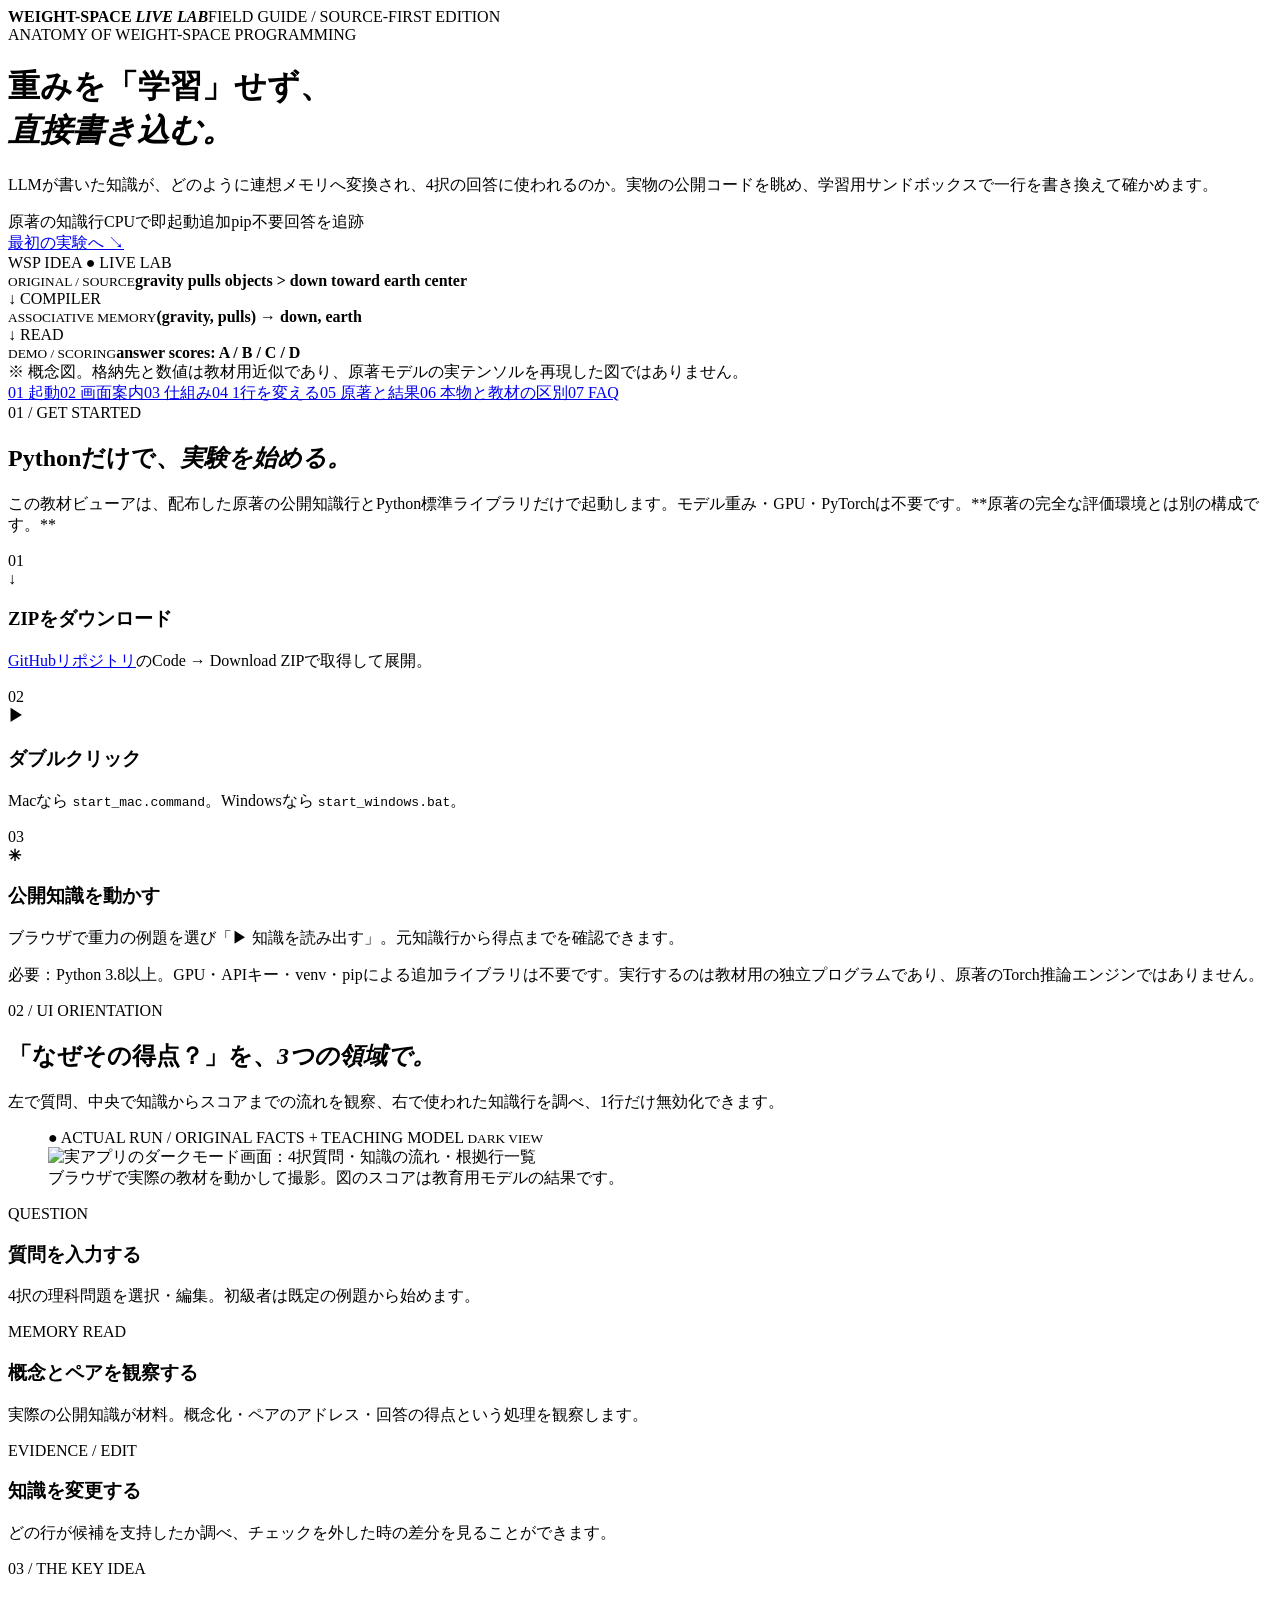
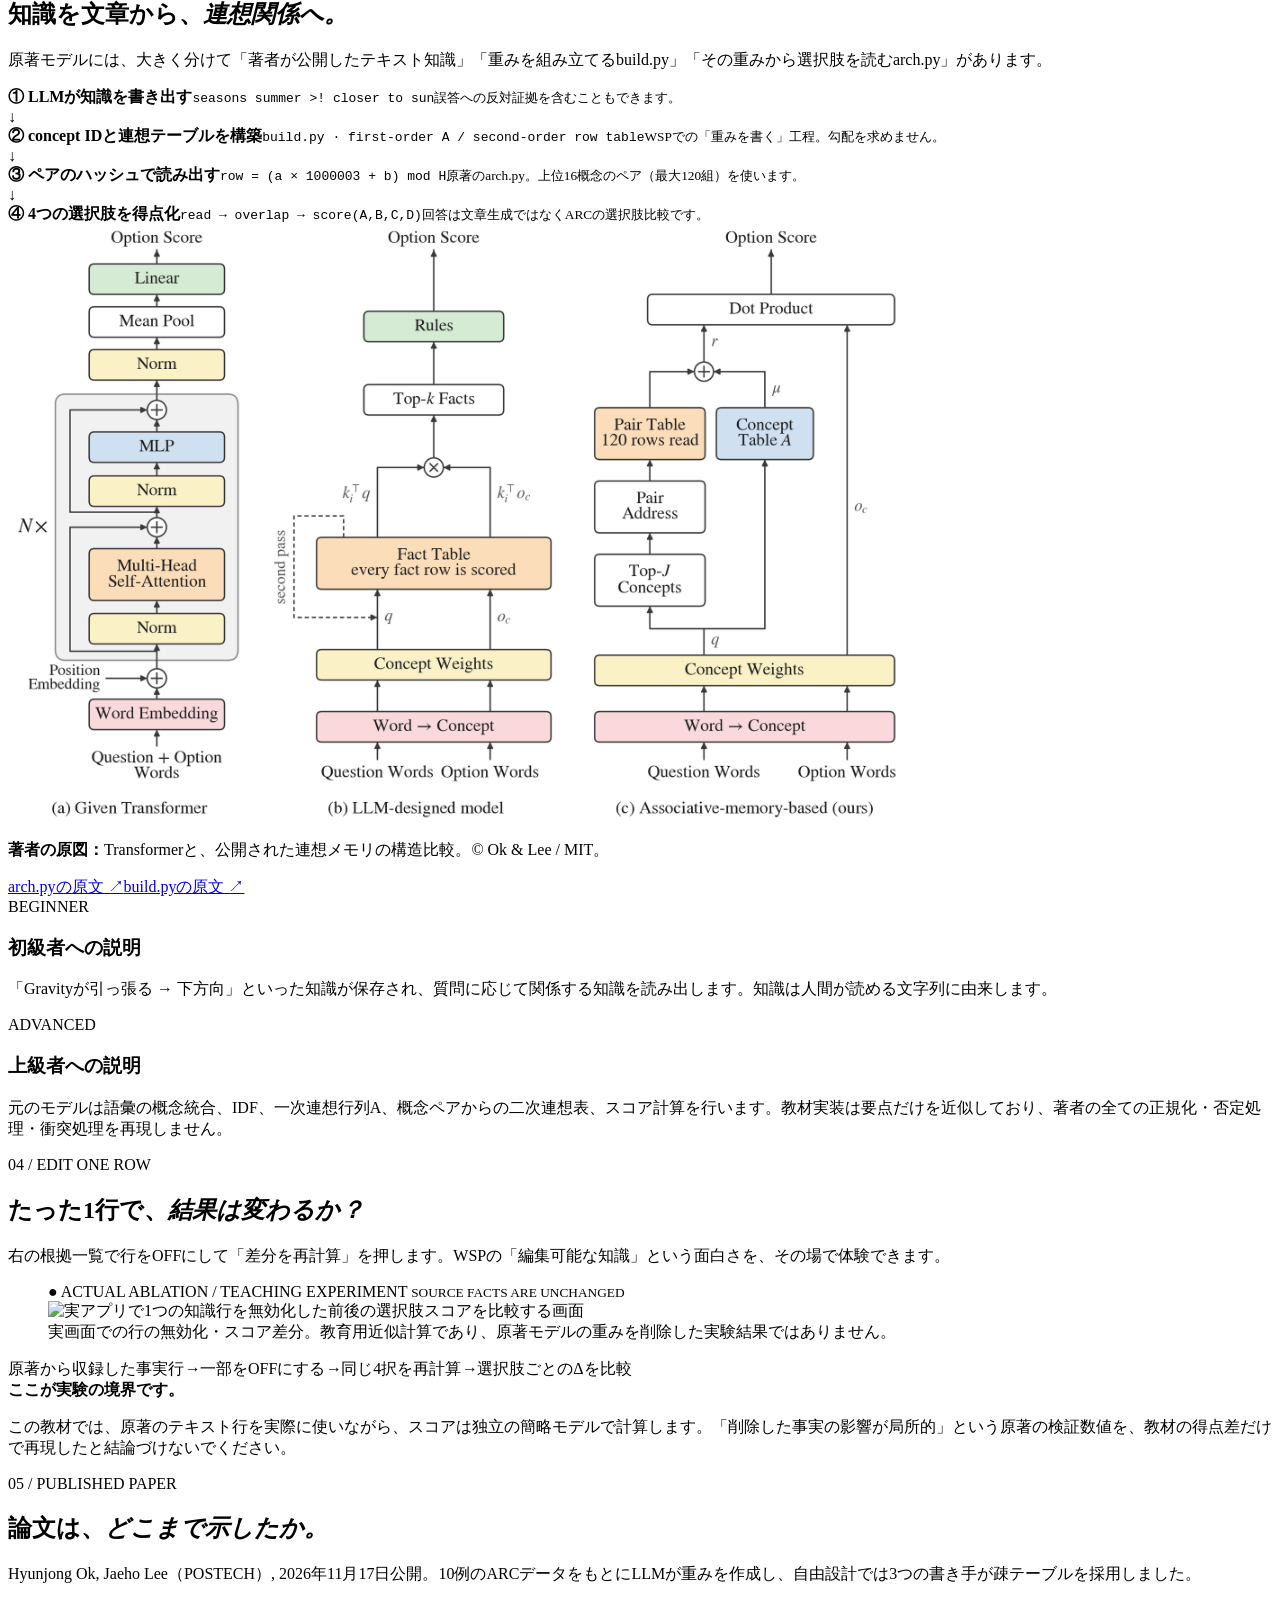
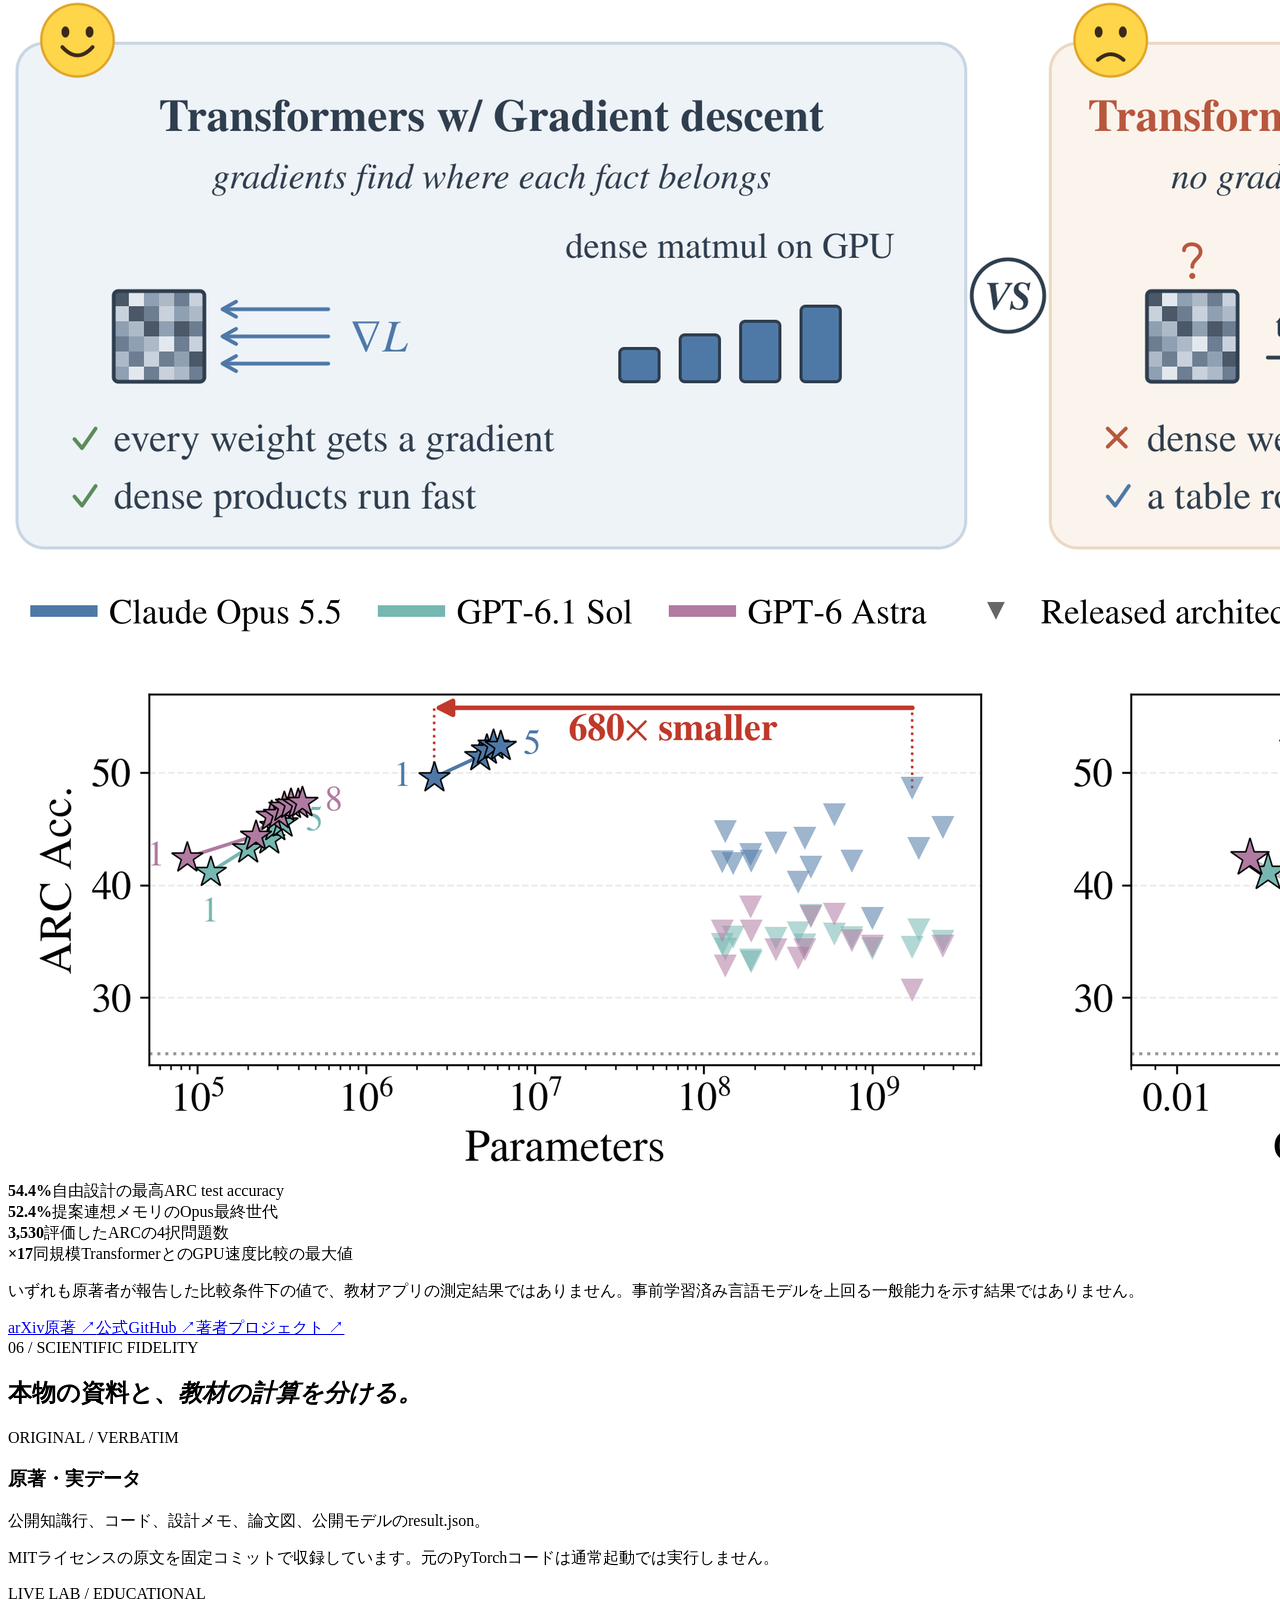
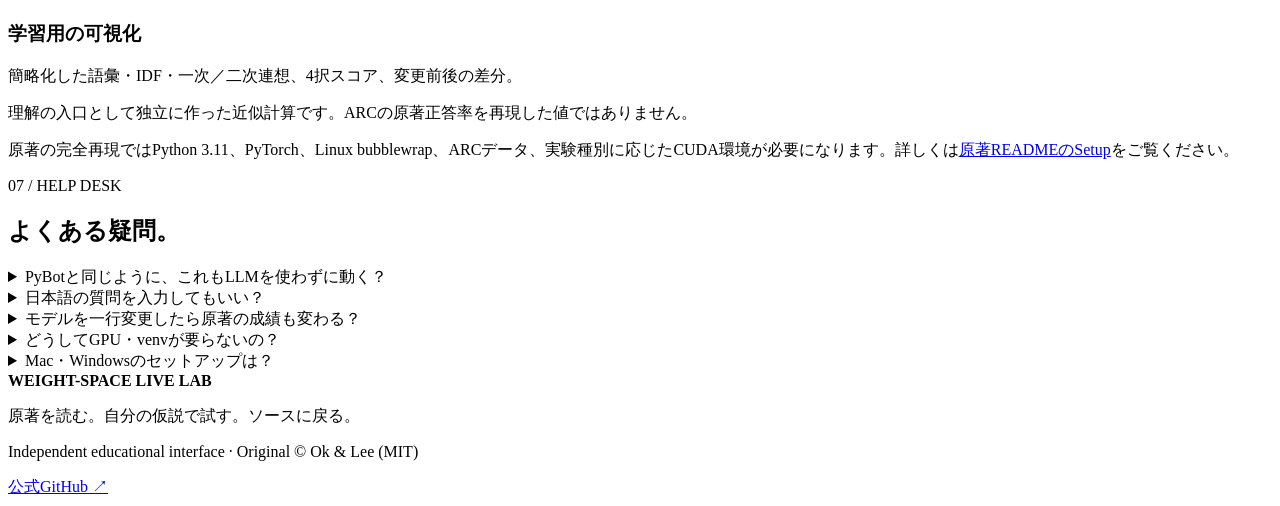
==== docs/MANUAL.source.html @ dc12e1ed "docs: write illustrated source-grounded Japanese WSP workshop guide with real screenshot slots" ====
<!doctype html>
<html lang="ja">
<head>
<meta charset="utf-8"><meta name="viewport" content="width=device-width,initial-scale=1">
<meta name="color-scheme" content="light">
<title>Weight-Space Live Lab | 図解フィールドガイド</title>
<!--EMBED_STYLES-->
</head>
<body>
<header class="mast">
 <div class="wrap">
  <div class="mast-top"><strong>WEIGHT-SPACE <em>LIVE LAB</em></strong><span>FIELD GUIDE / SOURCE-FIRST EDITION</span></div>
  <div class="hero-grid">
   <div><span class="eyebrow"><i></i> ANATOMY OF WEIGHT-SPACE PROGRAMMING</span>
    <h1>重みを「学習」せず、<br><em>直接書き込む。</em></h1>
    <p>LLMが書いた知識が、どのように連想メモリへ変換され、4択の回答に使われるのか。実物の公開コードを眺め、学習用サンドボックスで一行を書き換えて確かめます。</p>
    <div class="pills"><span>原著の知識行</span><span>CPUで即起動</span><span>追加pip不要</span><span>回答を追跡</span></div>
    <a class="primary" href="#setup">最初の実験へ <span>↘</span></a>
   </div>
   <div class="hero-schematic">
     <div class="schematic-head">WSP IDEA <span>● LIVE LAB</span></div>
     <div class="schematic-body">
       <div class="s-node"><small>ORIGINAL / SOURCE</small><strong>gravity pulls objects &gt; down toward earth center</strong></div>
       <div class="s-arrow">↓ <span>COMPILER</span></div>
       <div class="s-node next"><small>ASSOCIATIVE MEMORY</small><strong>(gravity, pulls) → down, earth</strong></div>
       <div class="s-arrow">↓ <span>READ</span></div>
       <div class="s-node final"><small>DEMO / SCORING</small><strong>answer scores: A / B / C / D</strong></div>
     </div>
     <div class="schematic-note">※ 概念図。格納先と数値は教材用近似であり、原著モデルの実テンソルを再現した図ではありません。</div>
   </div>
  </div>
 </div>
</header>
<nav class="contents"><div class="wrap">
 <a href="#setup">01 起動</a><a href="#overview">02 画面案内</a><a href="#mechanism">03 仕組み</a><a href="#experiment">04 1行を変える</a><a href="#paper">05 原著と結果</a><a href="#truth">06 本物と教材の区別</a><a href="#faq">07 FAQ</a>
</div></nav>
<main class="wrap">
<section id="setup" class="chapter">
 <span class="section-key">01 / GET STARTED</span><h2>Pythonだけで、<em>実験を始める。</em></h2>
 <p class="lead">この教材ビューアは、配布した原著の公開知識行とPython標準ライブラリだけで起動します。モデル重み・GPU・PyTorchは不要です。**原著の完全な評価環境とは別の構成です。**</p>
 <div class="steps">
   <div><span>01</span><div class="step-graphic"><b>↓</b></div><h3>ZIPをダウンロード</h3><p><a href="https://github.com/hirasunaryou/Demo-WeightSpaceProgrammingDoesn-tNeedTransformers">GitHubリポジトリ</a>のCode → Download ZIPで取得して展開。</p></div>
   <div><span>02</span><div class="step-graphic"><b>▶</b></div><h3>ダブルクリック</h3><p>Macなら <code>start_mac.command</code>。Windowsなら <code>start_windows.bat</code>。</p></div>
   <div><span>03</span><div class="step-graphic"><b>✳</b></div><h3>公開知識を動かす</h3><p>ブラウザで重力の例題を選び「▶ 知識を読み出す」。元知識行から得点までを確認できます。</p></div>
 </div>
 <p class="hint">必要：Python 3.8以上。GPU・APIキー・venv・pipによる追加ライブラリは不要です。実行するのは教材用の独立プログラムであり、原著のTorch推論エンジンではありません。</p>
</section>
<section id="overview" class="chapter">
 <span class="section-key">02 / UI ORIENTATION</span><h2>「なぜその得点？」を、<em>3つの領域で。</em></h2>
 <p class="lead">左で質問、中央で知識からスコアまでの流れを観察、右で使われた知識行を調べ、1行だけ無効化できます。</p>
 <figure class="screenshot"><div class="screenshot-head">● ACTUAL RUN / ORIGINAL FACTS + TEACHING MODEL <small>DARK VIEW</small></div><img src="images/overview.png" alt="実アプリのダークモード画面：4択質問・知識の流れ・根拠行一覧" width="1600"><figcaption>ブラウザで実際の教材を動かして撮影。図のスコアは教育用モデルの結果です。</figcaption></figure>
 <div class="columns3">
   <article><span>QUESTION</span><h3>質問を入力する</h3><p>4択の理科問題を選択・編集。初級者は既定の例題から始めます。</p></article>
   <article><span>MEMORY READ</span><h3>概念とペアを観察する</h3><p>実際の公開知識が材料。概念化・ペアのアドレス・回答の得点という処理を観察します。</p></article>
   <article><span>EVIDENCE / EDIT</span><h3>知識を変更する</h3><p>どの行が候補を支持したか調べ、チェックを外した時の差分を見ることができます。</p></article>
 </div>
</section>
<section id="mechanism" class="chapter">
 <span class="section-key">03 / THE KEY IDEA</span><h2>知識を文章から、<em>連想関係へ。</em></h2>
 <p class="lead">原著モデルには、大きく分けて「著者が公開したテキスト知識」「重みを組み立てるbuild.py」「その重みから選択肢を読むarch.py」があります。</p>
 <div class="mechanism-grid">
  <div class="mechanism-flow">
   <div><b>① LLMが知識を書き出す</b><code>seasons summer &gt;! closer to sun</code><small>誤答への反対証拠を含むこともできます。</small></div>
   <div class="flow-down">↓</div>
   <div><b>② concept IDと連想テーブルを構築</b><code>build.py · first-order A / second-order row table</code><small>WSPでの「重みを書く」工程。勾配を求めません。</small></div>
   <div class="flow-down">↓</div>
   <div><b>③ ペアのハッシュで読み出す</b><code>row = (a × 1000003 + b) mod H</code><small>原著のarch.py。上位16概念のペア（最大120組）を使います。</small></div>
   <div class="flow-down">↓</div>
   <div><b>④ 4つの選択肢を得点化</b><code>read → overlap → score(A,B,C,D)</code><small>回答は文章生成ではなくARCの選択肢比較です。</small></div>
  </div>
  <div class="mechanism-aside">
   <img src="../assets/original_architecture.png" alt="原著のTransformer・LLM設計モデル・連想メモリモデルの比較図" width="900">
   <p><strong>著者の原図：</strong>Transformerと、公開された連想メモリの構造比較。© Ok &amp; Lee / MIT。</p>
   <div class="source-links"><a href="https://github.com/effl-lab/Weight-Space-Programming/blob/c3324efa7e8aeec9ff7b7303094799b67a20793b/models/opus/mem_assoc2_g5-arc_blind_K0_r0/arch.py" target="_blank" rel="noopener">arch.pyの原文 ↗</a><a href="https://github.com/effl-lab/Weight-Space-Programming/blob/c3324efa7e8aeec9ff7b7303094799b67a20793b/models/opus/mem_assoc2_g5-arc_blind_K0_r0/build.py" target="_blank" rel="noopener">build.pyの原文 ↗</a></div>
  </div>
 </div>
 <div class="level-grid">
  <article><span>BEGINNER</span><h3>初級者への説明</h3><p>「Gravityが引っ張る → 下方向」といった知識が保存され、質問に応じて関係する知識を読み出します。知識は人間が読める文字列に由来します。</p></article>
  <article><span>ADVANCED</span><h3>上級者への説明</h3><p>元のモデルは語彙の概念統合、IDF、一次連想行列A、概念ペアからの二次連想表、スコア計算を行います。教材実装は要点だけを近似しており、著者の全ての正規化・否定処理・衝突処理を再現しません。</p></article>
 </div>
</section>
<section id="experiment" class="chapter">
 <span class="section-key">04 / EDIT ONE ROW</span><h2>たった1行で、<em>結果は変わるか？</em></h2>
 <p class="lead">右の根拠一覧で行をOFFにして「差分を再計算」を押します。WSPの「編集可能な知識」という面白さを、その場で体験できます。</p>
 <figure class="screenshot"><div class="screenshot-head">● ACTUAL ABLATION / TEACHING EXPERIMENT <small>SOURCE FACTS ARE UNCHANGED</small></div><img src="images/ablation.png" alt="実アプリで1つの知識行を無効化した前後の選択肢スコアを比較する画面" width="1600"><figcaption>実画面での行の無効化・スコア差分。教育用近似計算であり、原著モデルの重みを削除した実験結果ではありません。</figcaption></figure>
 <div class="sequence"><span>原著から収録した事実行</span><i>→</i><span>一部をOFFにする</span><i>→</i><span>同じ4択を再計算</span><i>→</i><span>選択肢ごとのΔを比較</span></div>
 <div class="warning"><strong>ここが実験の境界です。</strong><p>この教材では、原著のテキスト行を実際に使いながら、スコアは独立の簡略モデルで計算します。「削除した事実の影響が局所的」という原著の検証数値を、教材の得点差だけで再現したと結論づけないでください。</p></div>
</section>
<section id="paper" class="chapter">
 <span class="section-key">05 / PUBLISHED PAPER</span><h2>論文は、<em>どこまで示したか。</em></h2>
 <p class="lead">Hyunjong Ok, Jaeho Lee（POSTECH）, 2026年11月17日公開。10例のARCデータをもとにLLMが重みを作成し、自由設計では3つの書き手が疎テーブルを採用しました。</p>
 <img class="wide-figure" src="../assets/original_teaser.png" alt="著者原図：勾配更新とLLMによるweight-space programmingの比較、パラメータ規模と推論速度">
 <div class="paper-metrics"><div><strong>54.4%</strong><span>自由設計の最高ARC test accuracy</span></div><div><strong>52.4%</strong><span>提案連想メモリのOpus最終世代</span></div><div><strong>3,530</strong><span>評価したARCの4択問題数</span></div><div><strong>×17</strong><span>同規模TransformerとのGPU速度比較の最大値</span></div></div>
 <p class="smallprint">いずれも原著者が報告した比較条件下の値で、教材アプリの測定結果ではありません。事前学習済み言語モデルを上回る一般能力を示す結果ではありません。</p>
 <div class="paper-links"><a href="https://arxiv.org/abs/2611.22055" target="_blank" rel="noopener">arXiv原著 ↗</a><a href="https://github.com/effl-lab/Weight-Space-Programming" target="_blank" rel="noopener">公式GitHub ↗</a><a href="https://wsp-no-transformer.github.io" target="_blank" rel="noopener">著者プロジェクト ↗</a></div>
</section>
<section id="truth" class="chapter">
 <span class="section-key">06 / SCIENTIFIC FIDELITY</span><h2>本物の資料と、<em>教材の計算を分ける。</em></h2>
 <div class="compare">
 <div><span class="original-label">ORIGINAL / VERBATIM</span><h3>原著・実データ</h3><p>公開知識行、コード、設計メモ、論文図、公開モデルのresult.json。</p><p>MITライセンスの原文を固定コミットで収録しています。元のPyTorchコードは通常起動では実行しません。</p></div>
 <div><span class="demo-label">LIVE LAB / EDUCATIONAL</span><h3>学習用の可視化</h3><p>簡略化した語彙・IDF・一次／二次連想、4択スコア、変更前後の差分。</p><p>理解の入口として独立に作った近似計算です。ARCの原著正答率を再現した値ではありません。</p></div>
 </div>
 <p class="footnote">原著の完全再現ではPython 3.11、PyTorch、Linux bubblewrap、ARCデータ、実験種別に応じたCUDA環境が必要になります。詳しくは<a href="https://github.com/effl-lab/Weight-Space-Programming#setup" target="_blank" rel="noopener">原著READMEのSetup</a>をご覧ください。</p>
</section>
<section id="faq" class="chapter">
 <span class="section-key">07 / HELP DESK</span><h2>よくある疑問。</h2>
 <details><summary>PyBotと同じように、これもLLMを使わずに動く？</summary><p>学習用サンドボックスはPython標準ライブラリだけで動きます。しかし原著のWSPは、モデルを作る工程でLLMが知識や重みを書きます。完成後のモデルの読み出しは別の計算です。</p></details>
 <details><summary>日本語の質問を入力してもいい？</summary><p>原著の公開モデルはARC英語4択問題を中心に設計されました。教材の簡略化した語彙も英語が基本です。日本語の説明はUI側で提供しますが、正しい英訳を自動保証するものではありません。</p></details>
 <details><summary>モデルを一行変更したら原著の成績も変わる？</summary><p>いいえ。このアプリで変更するのは教育用のメモリだけです。原著モデルの実テンソルやARCベンチマークは変更・再評価していません。</p></details>
 <details><summary>どうしてGPU・venvが要らないの？</summary><p>通常起動では原著の大規模PyTorchモデルを実行せず、原著の一部テキスト知識を学習用の簡略化した数値処理で読み取ります。フロントエンドは素のHTML・CSS・JavaScriptです。</p></details>
 <details><summary>Mac・Windowsのセットアップは？</summary><p>ZIPを展開し、Macなら <code>start_mac.command</code>、Windowsなら <code>start_windows.bat</code>。Python 3.8以上があれば通常モードは動きます。</p></details>
</section>
</main>
<footer><div class="wrap"><div><strong>WEIGHT-SPACE LIVE LAB</strong><p>原著を読む。自分の仮説で試す。ソースに戻る。</p></div><div><p>Independent educational interface · Original © Ok &amp; Lee (MIT)</p><a href="https://github.com/effl-lab/Weight-Space-Programming" target="_blank" rel="noopener">公式GitHub ↗</a></div></div></footer>
</body></html>
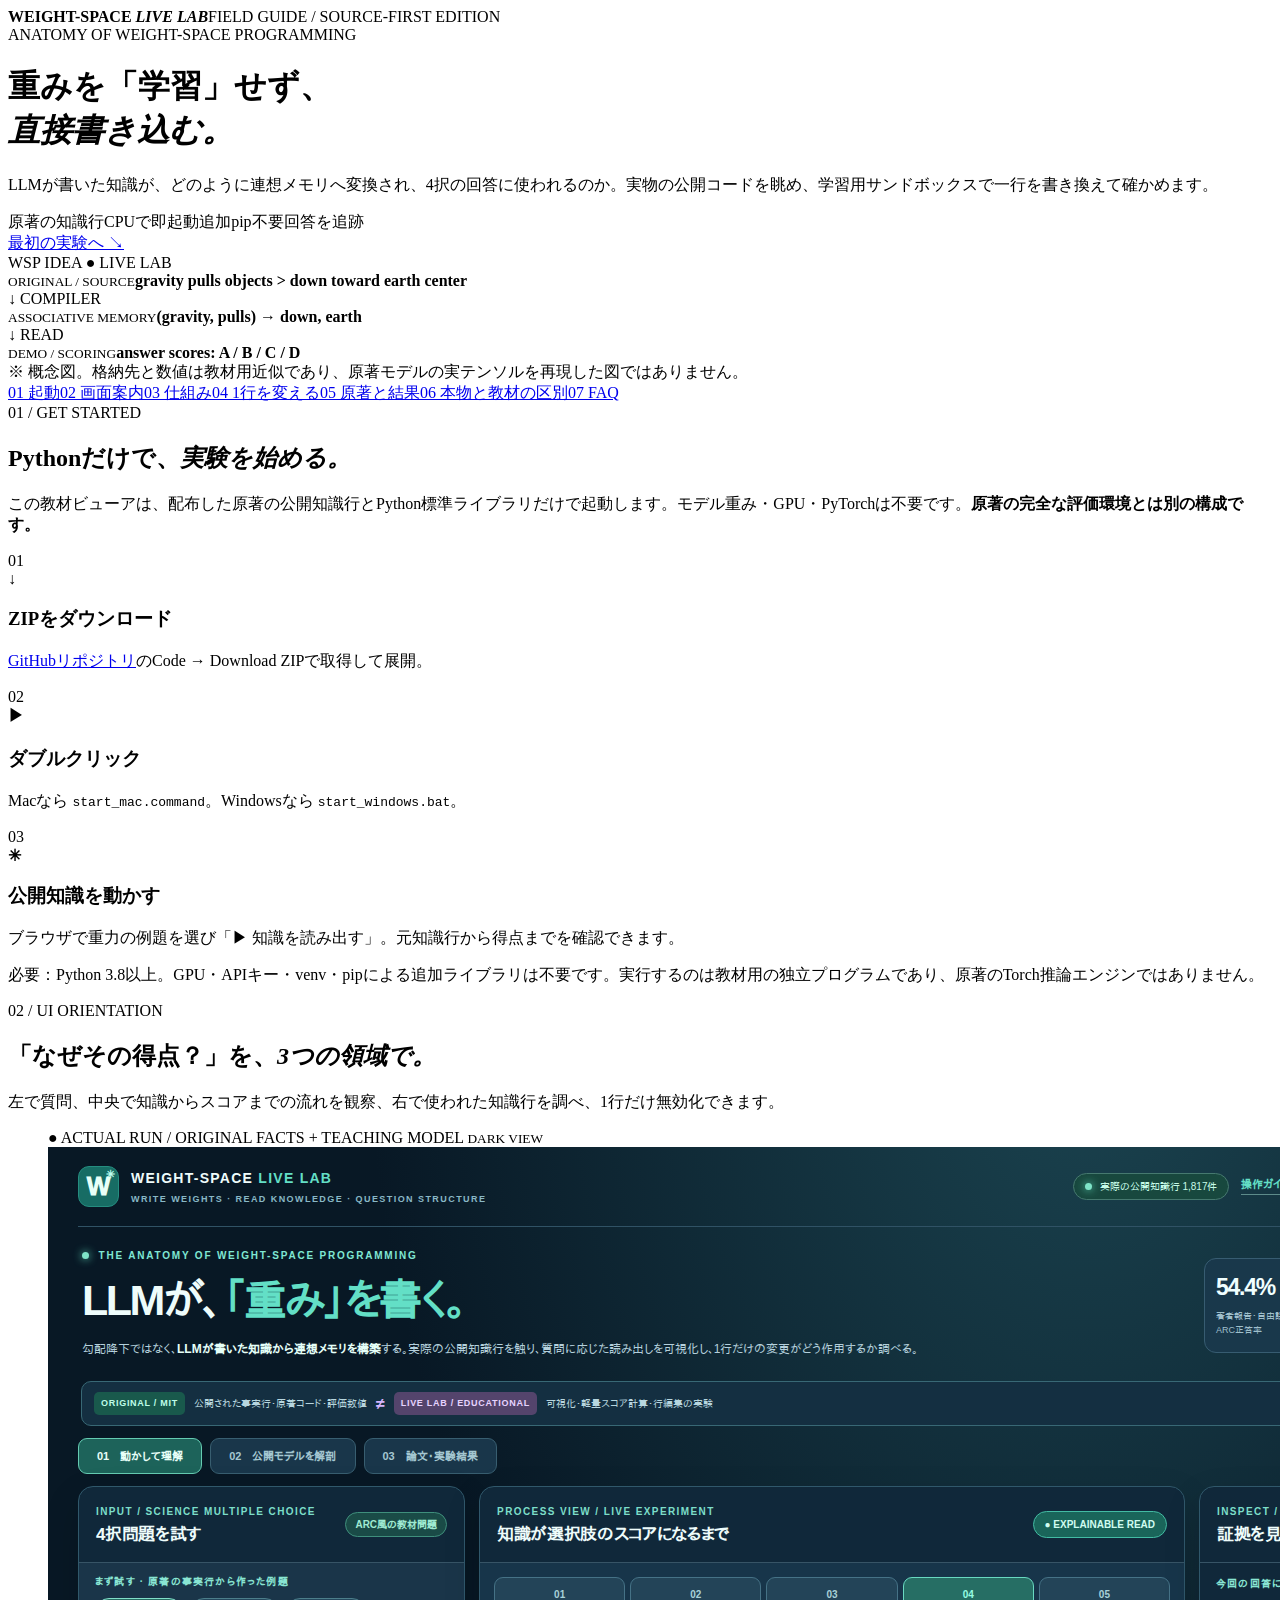
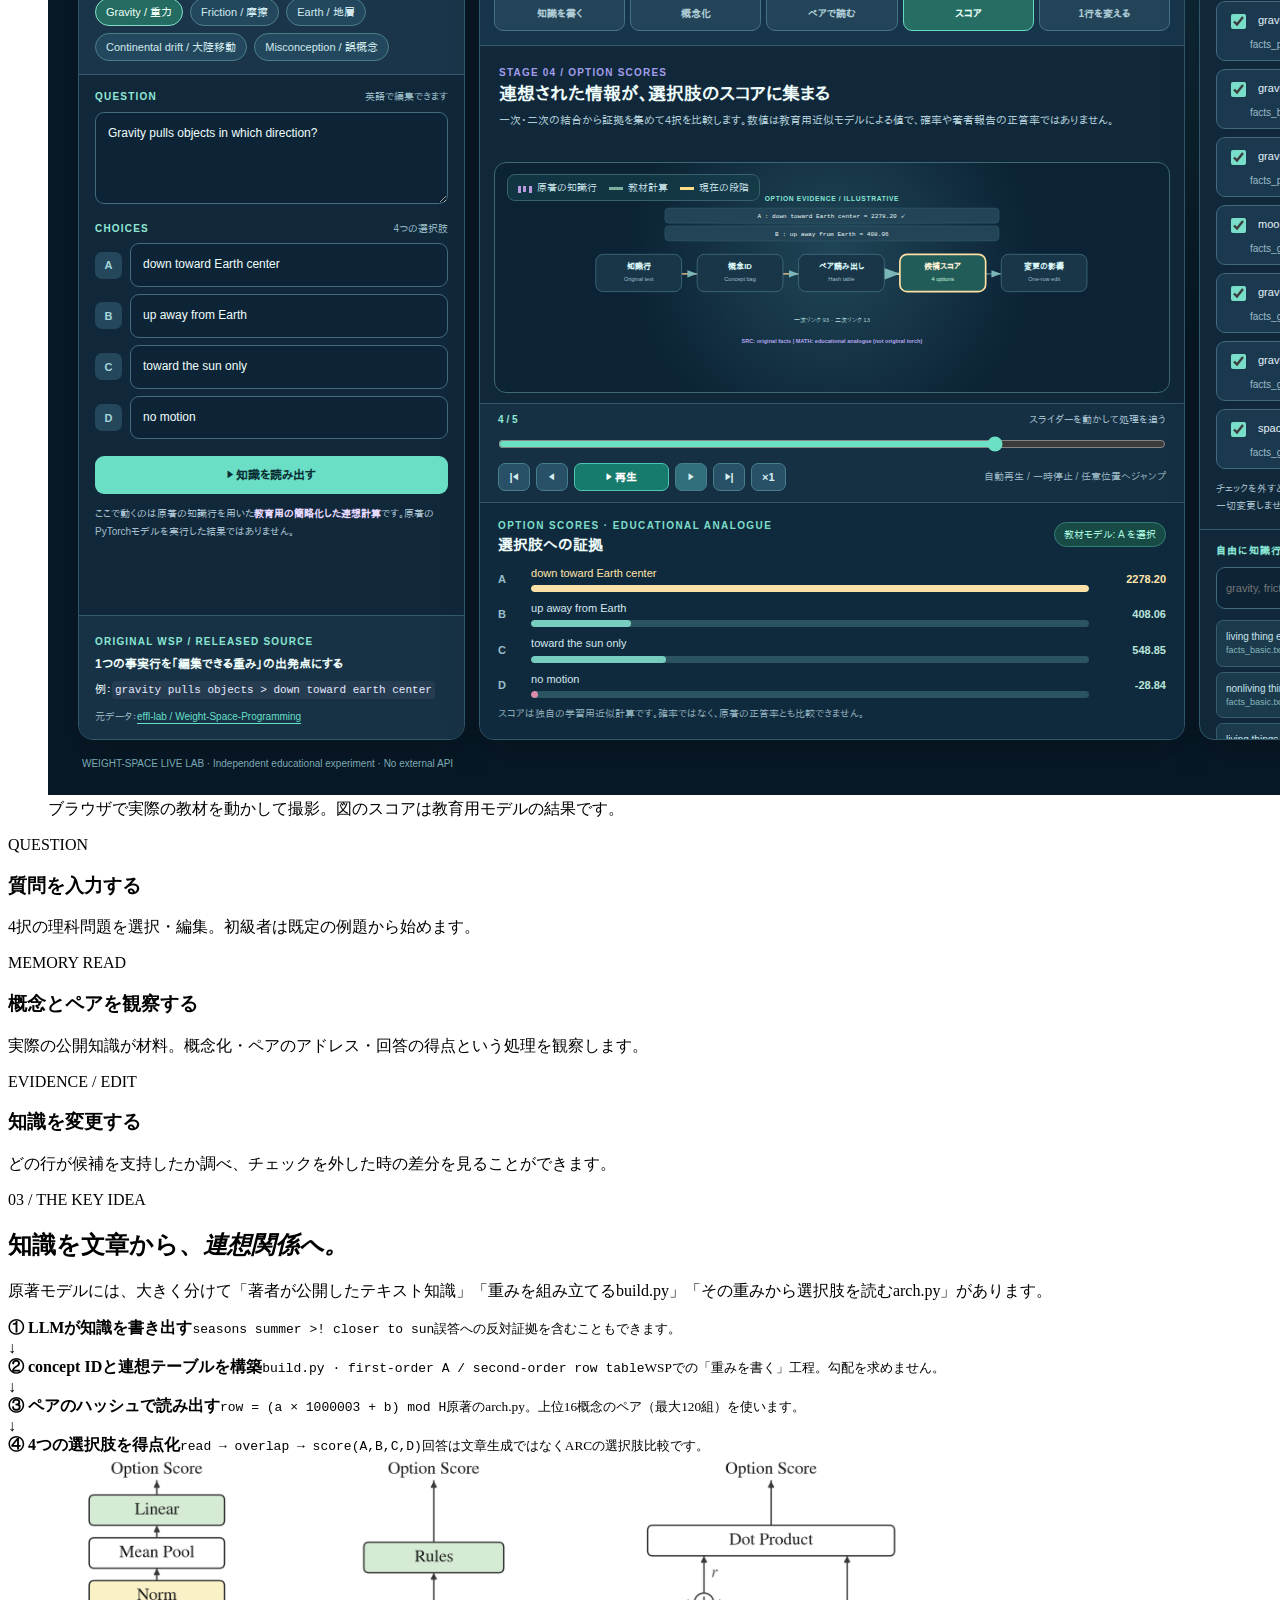
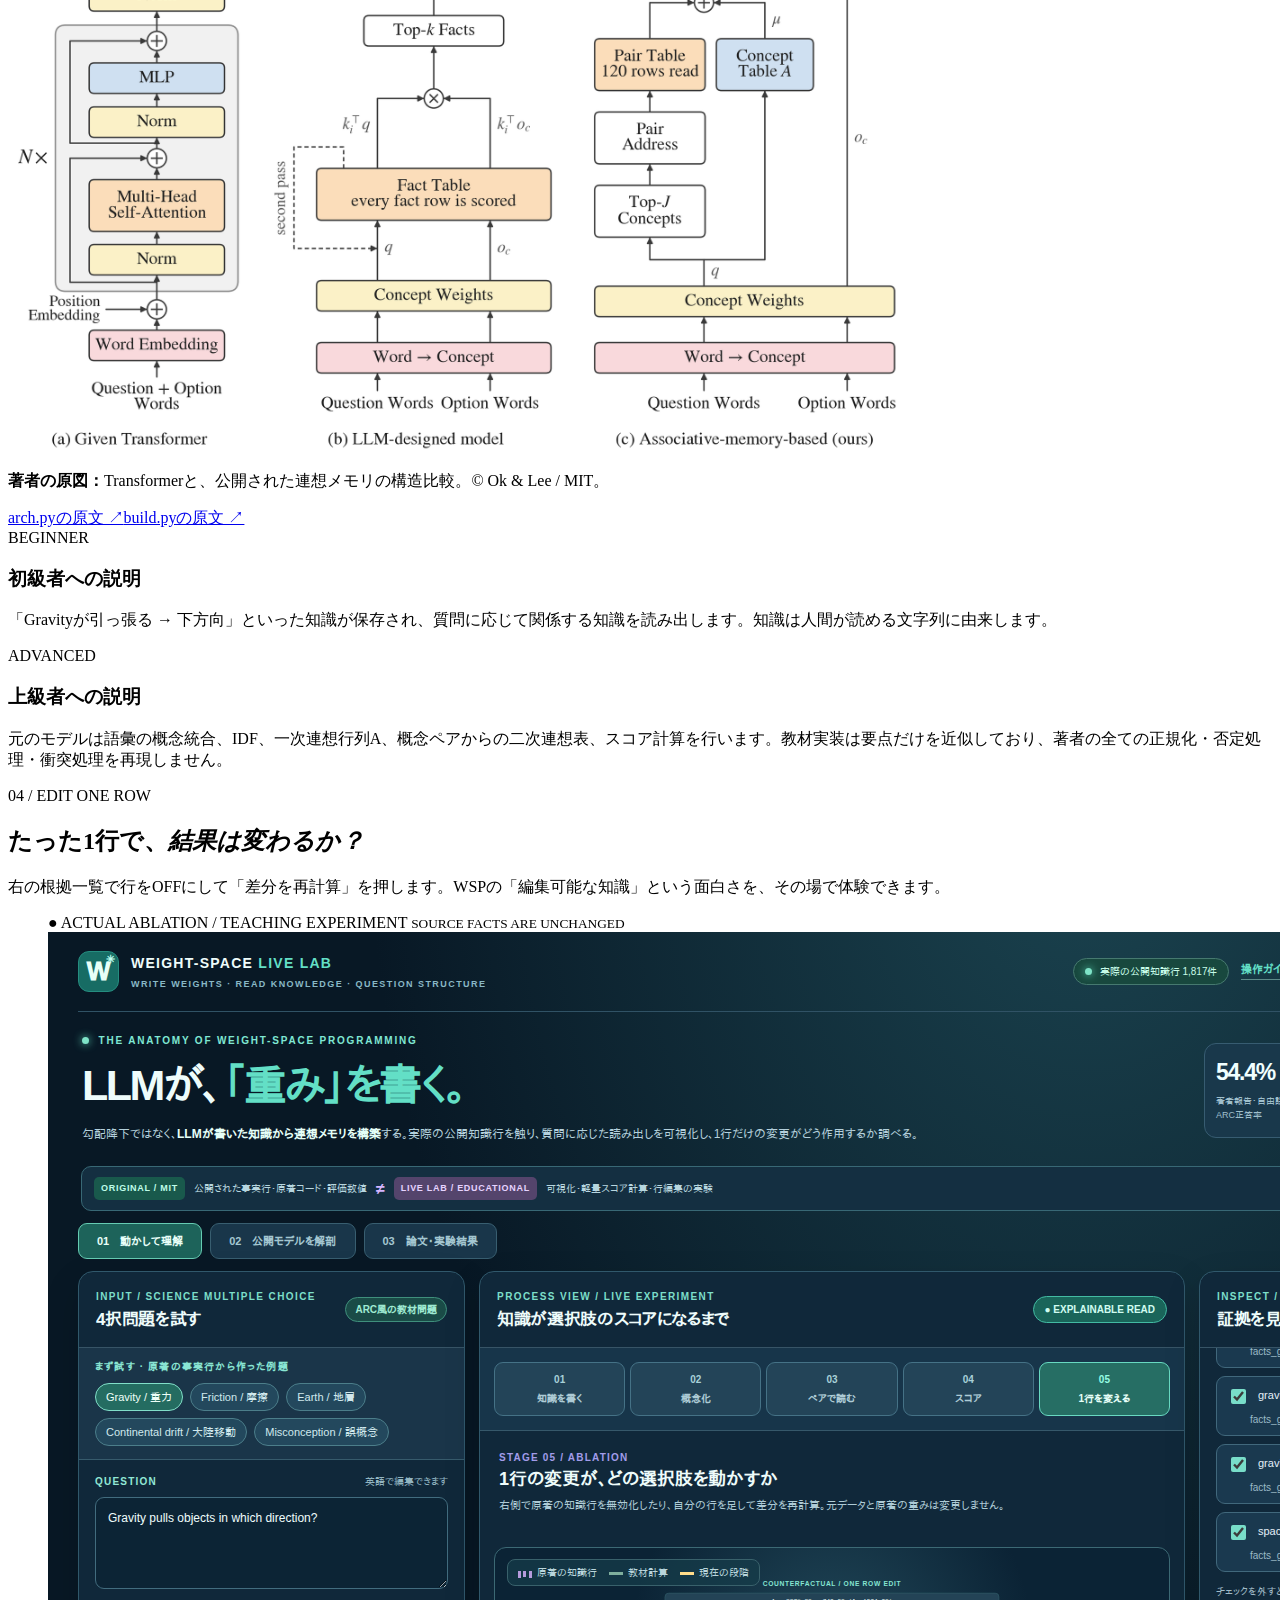
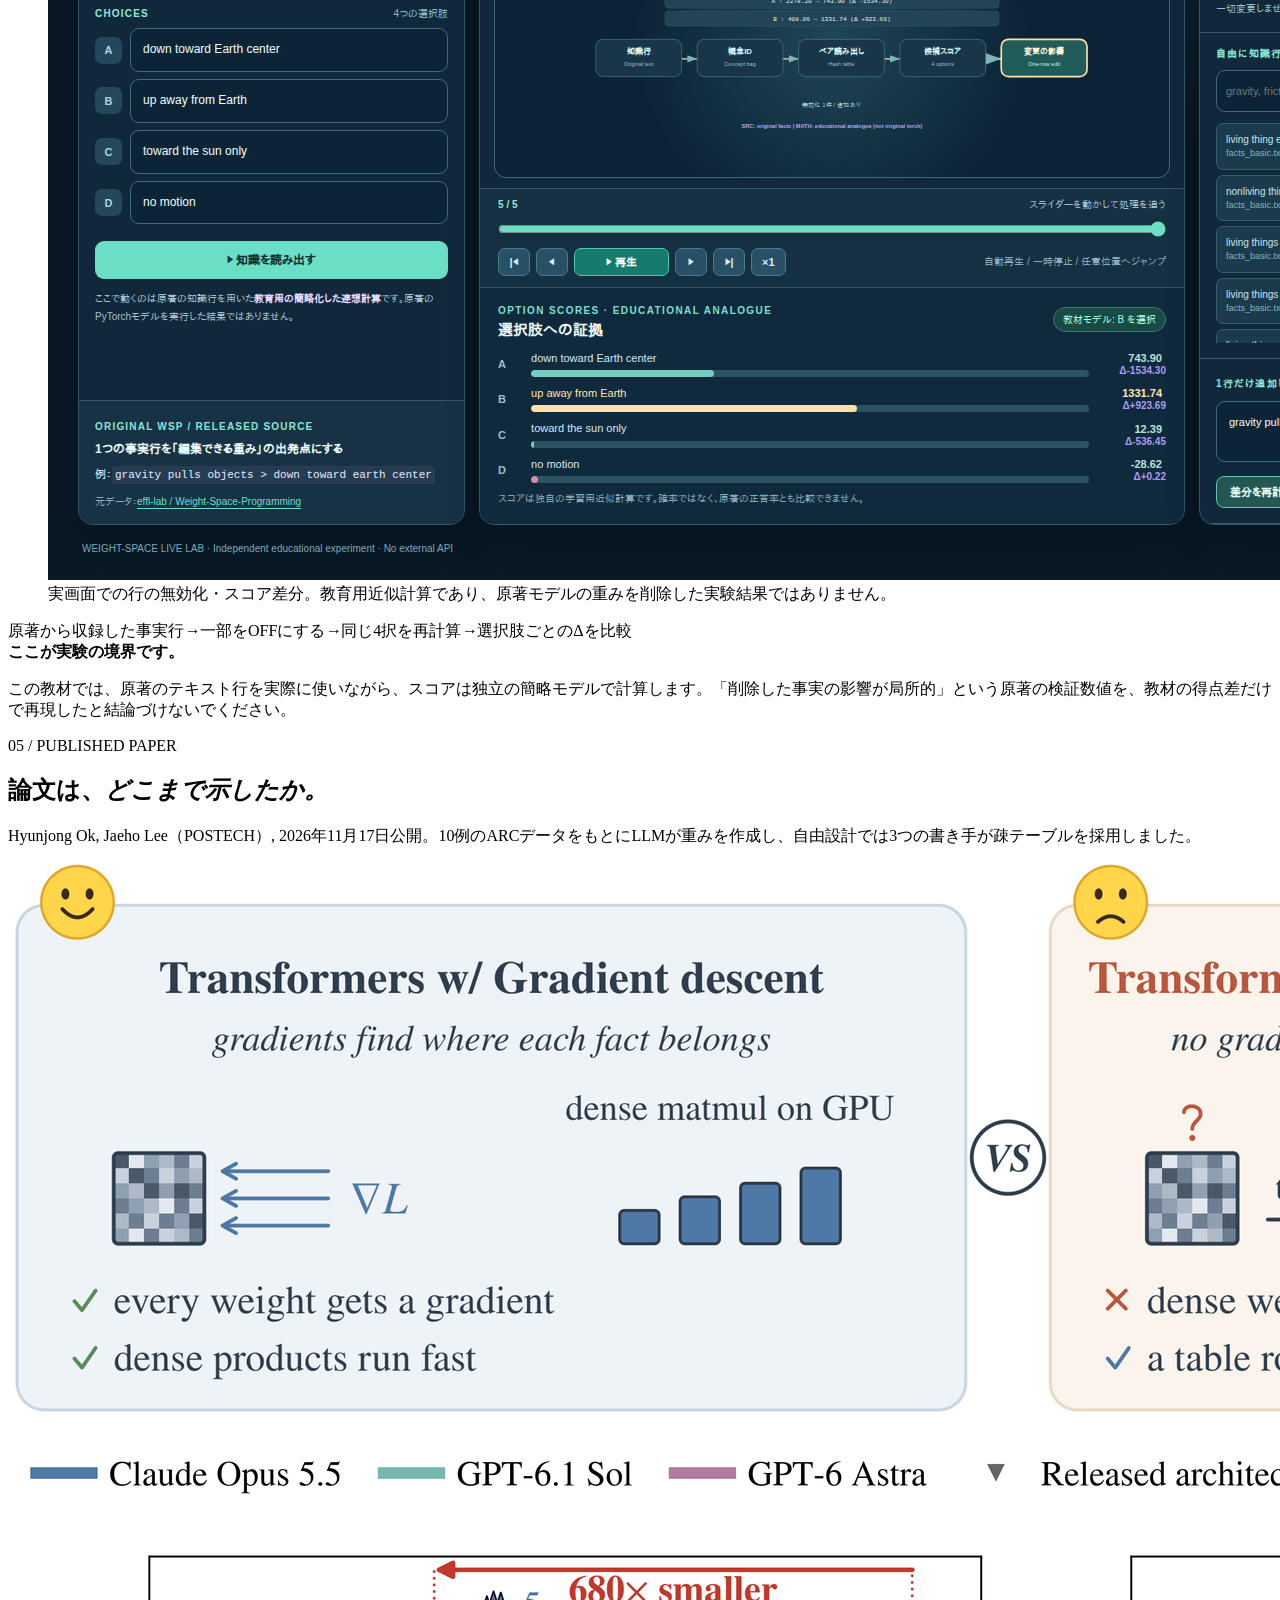
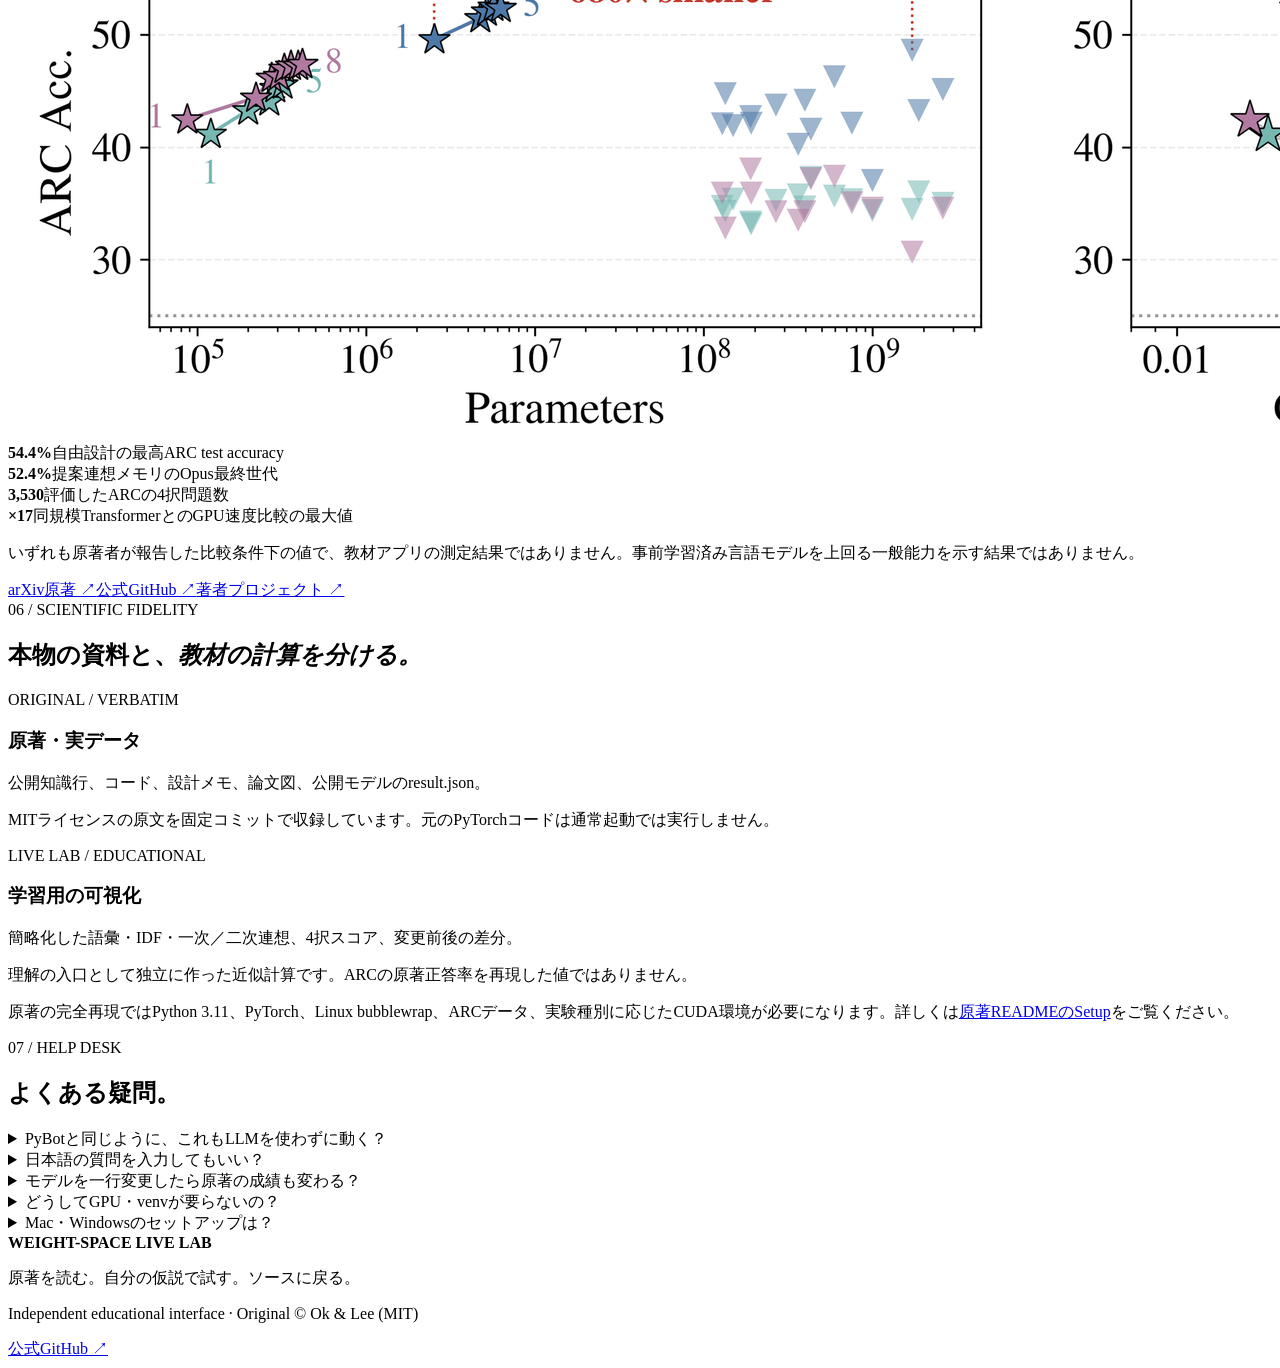
==== commit 57ecb5fe: "docs: render important reproducibility caveat correctly in standalone HTML" ====
--- a/docs/MANUAL.source.html
+++ b/docs/MANUAL.source.html
@@ -37,7 +37,7 @@
 <main class="wrap">
 <section id="setup" class="chapter">
  <span class="section-key">01 / GET STARTED</span><h2>Pythonだけで、<em>実験を始める。</em></h2>
- <p class="lead">この教材ビューアは、配布した原著の公開知識行とPython標準ライブラリだけで起動します。モデル重み・GPU・PyTorchは不要です。**原著の完全な評価環境とは別の構成です。**</p>
+ <p class="lead">この教材ビューアは、配布した原著の公開知識行とPython標準ライブラリだけで起動します。モデル重み・GPU・PyTorchは不要です。<strong>原著の完全な評価環境とは別の構成です。</strong></p>
  <div class="steps">
    <div><span>01</span><div class="step-graphic"><b>↓</b></div><h3>ZIPをダウンロード</h3><p><a href="https://github.com/hirasunaryou/Demo-WeightSpaceProgrammingDoesn-tNeedTransformers">GitHubリポジトリ</a>のCode → Download ZIPで取得して展開。</p></div>
    <div><span>02</span><div class="step-graphic"><b>▶</b></div><h3>ダブルクリック</h3><p>Macなら <code>start_mac.command</code>。Windowsなら <code>start_windows.bat</code>。</p></div>
